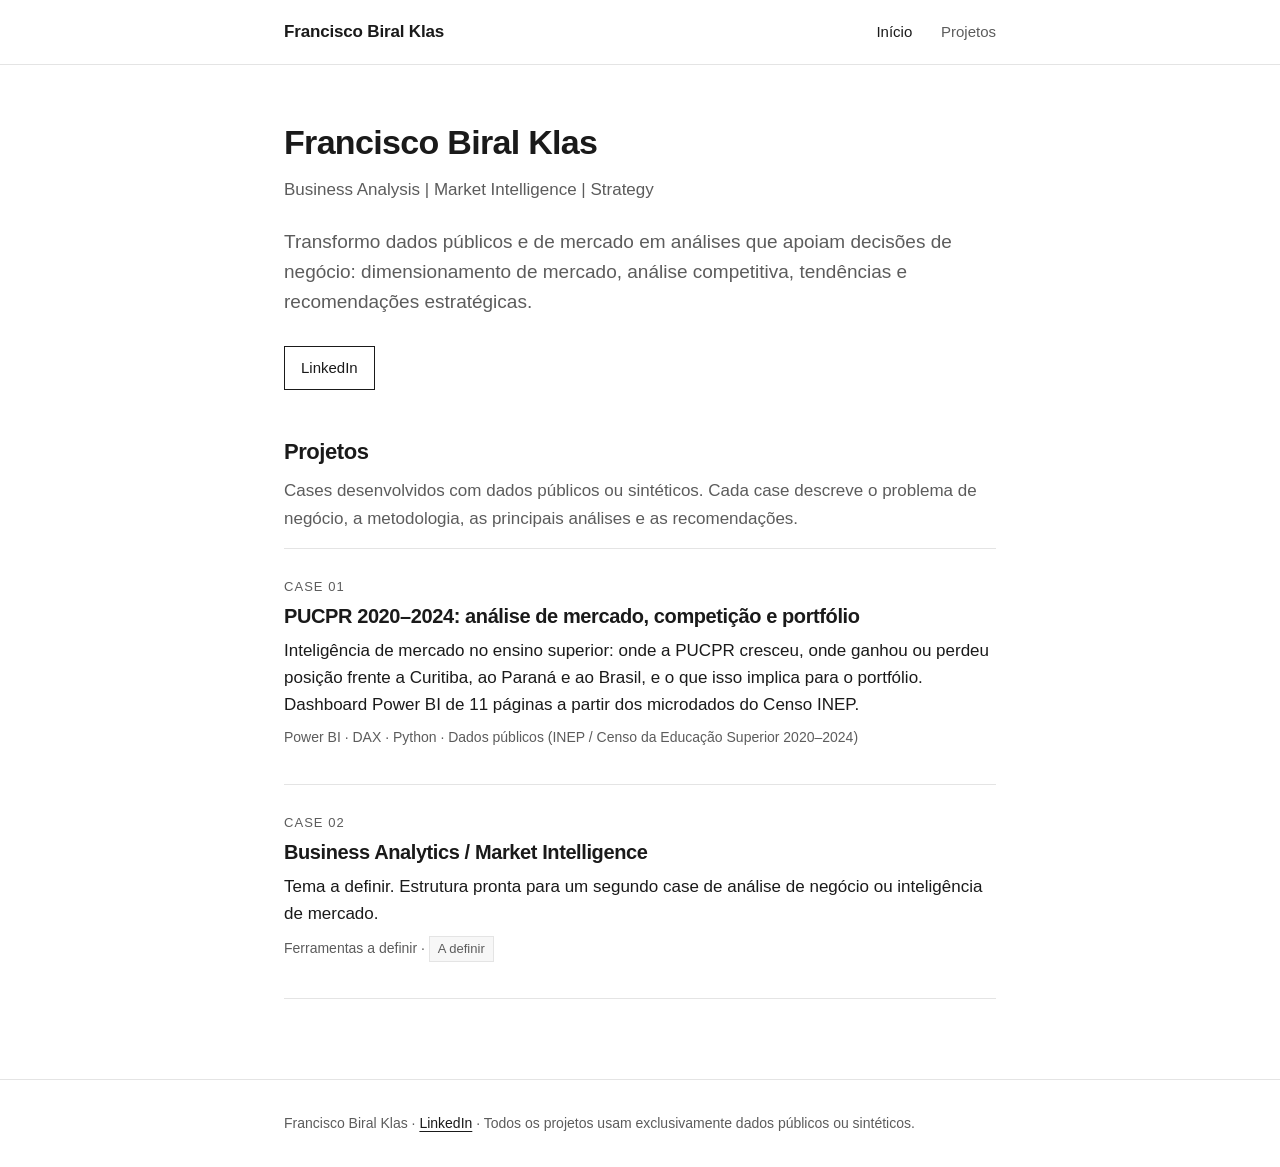
==== index.html @ dc58cb51 "Add files via upload" ====
<!DOCTYPE html>
<html lang="pt-BR">
<head>
  <meta charset="utf-8">
  <meta name="viewport" content="width=device-width, initial-scale=1">
  <title>Francisco Biral Klas — Business Analysis | Market Intelligence | Strategy</title>
  <meta name="description" content="Portfólio de projetos de Business Intelligence e Market Intelligence de Francisco Biral Klas.">
  <link rel="stylesheet" href="assets/style.css">
</head>
<body>

<header class="site">
  <div class="container">
    <a class="brand" href="index.html">Francisco Biral Klas</a>
    <nav>
      <a href="index.html" aria-current="page">Início</a>
      <a href="projetos.html">Projetos</a>
    </nav>
  </div>
</header>

<main>
  <div class="container">

    <h1>Francisco Biral Klas</h1>
    <p class="subtitle">Business Analysis&nbsp;|&nbsp;Market Intelligence&nbsp;|&nbsp;Strategy</p>

    <!-- EDITAR: apresentação curta (2–3 frases) -->
    <p class="lead">
      Transformo dados públicos e de mercado em análises que apoiam decisões de negócio:
      dimensionamento de mercado, análise competitiva, tendências e recomendações estratégicas.
    </p>

    <!-- EDITAR: links -->
    <div class="links">
      <a class="btn" href="https://www.linkedin.com/in/francisco-klas/" target="_blank" rel="noopener">LinkedIn</a>
    </div>

    <h2>Projetos</h2>
    <p class="muted">
      Cases desenvolvidos com dados públicos ou sintéticos. Cada case descreve o problema de negócio,
      a metodologia, as principais análises e as recomendações.
    </p>

    <ul class="project-list">

      <li>
        <span class="tag">Case 01</span>
        <h3><a href="projetos/case-01-ensino-superior.html">PUCPR 2020–2024: análise de mercado, competição e portfólio</a></h3>
        <p>Inteligência de mercado no ensino superior: onde a PUCPR cresceu, onde ganhou ou perdeu posição frente a Curitiba, ao Paraná e ao Brasil, e o que isso implica para o portfólio. Dashboard Power BI de 11 páginas a partir dos microdados do Censo INEP.</p>
        <p class="meta">Power BI · DAX · Python · Dados públicos (INEP / Censo da Educação Superior 2020–2024)</p>
      </li>

      <li>
        <span class="tag">Case 02</span>
        <h3><a href="projetos/case-02-market-intelligence.html">Business Analytics / Market Intelligence</a></h3>
        <p>Tema a definir. Estrutura pronta para um segundo case de análise de negócio ou inteligência de mercado.</p>
        <p class="meta">Ferramentas a definir · <span class="status">A definir</span></p>
      </li>

    </ul>

  </div>
</main>

<footer class="site">
  <div class="container">
    Francisco Biral Klas · <a href="https://www.linkedin.com/in/francisco-klas/" target="_blank" rel="noopener">LinkedIn</a>
    · Todos os projetos usam exclusivamente dados públicos ou sintéticos.
  </div>
</footer>

</body>
</html>
---- assets/style.css ----
/* ============================================================
   Portfolio — Francisco Biral Klas
   Único arquivo de estilo. Cores e medidas ficam nas variáveis.
   ============================================================ */

:root {
  --text: #1a1a1a;
  --muted: #5c5c5c;
  --line: #e4e4e4;
  --bg: #ffffff;
  --bg-soft: #f7f7f7;
  --link: #1a1a1a;
  --accent: #1f4e79;          /* azul sóbrio, usado só em links/hover */
  --max: 760px;               /* largura da coluna de leitura */
  --font: -apple-system, BlinkMacSystemFont, "Segoe UI", Roboto, "Helvetica Neue", Arial, sans-serif;
}

* { box-sizing: border-box; }

html { -webkit-text-size-adjust: 100%; }

body {
  margin: 0;
  font-family: var(--font);
  font-size: 17px;
  line-height: 1.6;
  color: var(--text);
  background: var(--bg);
}

/* ---------- Layout ---------- */

.container {
  max-width: var(--max);
  margin: 0 auto;
  padding: 0 24px;
}

header.site {
  border-bottom: 1px solid var(--line);
}

header.site .container {
  display: flex;
  justify-content: space-between;
  align-items: center;
  height: 64px;
}

header.site .brand {
  font-weight: 600;
  text-decoration: none;
  color: var(--text);
  letter-spacing: -0.01em;
}

header.site nav a {
  margin-left: 24px;
  text-decoration: none;
  color: var(--muted);
  font-size: 15px;
}

header.site nav a:hover,
header.site nav a[aria-current="page"] { color: var(--text); }

main { padding: 56px 0 80px; }

footer.site {
  border-top: 1px solid var(--line);
  padding: 32px 0;
  font-size: 14px;
  color: var(--muted);
}

/* ---------- Tipografia ---------- */

h1, h2, h3 {
  line-height: 1.25;
  letter-spacing: -0.02em;
  font-weight: 600;
  margin: 0 0 12px;
}

h1 { font-size: 34px; }
h2 { font-size: 22px; margin-top: 48px; }
h3 { font-size: 18px; margin-top: 28px; }

p { margin: 0 0 16px; }

a { color: var(--link); text-decoration: underline; text-underline-offset: 3px; }
a:hover { color: var(--accent); }

ul, ol { padding-left: 22px; margin: 0 0 16px; }
li { margin-bottom: 6px; }

.lead { font-size: 19px; color: var(--muted); margin-bottom: 28px; }

.subtitle {
  color: var(--muted);
  font-size: 17px;
  margin: 4px 0 24px;
}

.muted { color: var(--muted); }
.small { font-size: 14px; }

hr { border: 0; border-top: 1px solid var(--line); margin: 48px 0; }

/* ---------- Links de ação (não são "botões de startup") ---------- */

.links { display: flex; flex-wrap: wrap; gap: 12px 24px; margin-bottom: 16px; }

.btn {
  display: inline-block;
  padding: 9px 16px;
  border: 1px solid var(--text);
  color: var(--text);
  text-decoration: none;
  font-size: 15px;
  background: var(--bg);
}
.btn:hover { background: var(--text); color: var(--bg); }

/* ---------- Lista de projetos (cards discretos) ---------- */

.project-list { list-style: none; padding: 0; margin: 0; }

.project-list li {
  border-top: 1px solid var(--line);
  padding: 28px 0;
  margin: 0;
}
.project-list li:last-child { border-bottom: 1px solid var(--line); }

.project-list .tag {
  display: block;
  font-size: 13px;
  text-transform: uppercase;
  letter-spacing: 0.08em;
  color: var(--muted);
  margin-bottom: 6px;
}

.project-list h3 { margin: 0 0 8px; font-size: 20px; }
.project-list h3 a { text-decoration: none; }
.project-list h3 a:hover { text-decoration: underline; }

.project-list p { margin-bottom: 8px; }

.project-list .meta { font-size: 14px; color: var(--muted); }

/* ---------- Página de case ---------- */

.case-header { margin-bottom: 8px; }

.case-meta {
  display: grid;
  grid-template-columns: 160px 1fr;
  gap: 8px 16px;
  font-size: 15px;
  padding: 20px 0;
  border-top: 1px solid var(--line);
  border-bottom: 1px solid var(--line);
  margin: 24px 0 8px;
}
.case-meta dt { color: var(--muted); }
.case-meta dd { margin: 0; }

.status {
  display: inline-block;
  font-size: 13px;
  padding: 2px 8px;
  border: 1px solid var(--line);
  background: var(--bg-soft);
  color: var(--muted);
  vertical-align: middle;
}

/* screenshots */
figure { margin: 24px 0; }
figure img {
  display: block;
  width: 100%;
  height: auto;
  border: 1px solid var(--line);
}
figcaption { font-size: 14px; color: var(--muted); margin-top: 8px; }

/* figura mais larga que a coluna de texto (screenshots de dashboard) */
figure.wide {
  width: min(1100px, calc(100vw - 48px));
  margin-left: 50%;
  transform: translateX(-50%);
}
figure.wide figcaption { max-width: var(--max); margin-left: auto; margin-right: auto; }
figure a { display: block; }

/* placeholder enquanto não há imagem */
.placeholder-img {
  border: 1px dashed #c8c8c8;
  background: var(--bg-soft);
  color: var(--muted);
  font-size: 14px;
  padding: 72px 16px;
  text-align: center;
}

/* Power BI */
.powerbi {
  margin: 24px 0;
}
.powerbi .frame {
  position: relative;
  width: 100%;
  /* 16:9 + barra inferior do Power BI */
  padding-top: 62.5%;
  border: 1px solid var(--line);
  background: var(--bg-soft);
}
.powerbi iframe {
  position: absolute;
  inset: 0;
  width: 100%;
  height: 100%;
  border: 0;
}
.powerbi .note { font-size: 14px; color: var(--muted); margin-top: 8px; }

/* tabela simples (fontes de dados, ferramentas) */
table {
  width: 100%;
  border-collapse: collapse;
  font-size: 15px;
  margin: 0 0 16px;
}
th, td {
  text-align: left;
  padding: 8px 8px 8px 0;
  border-bottom: 1px solid var(--line);
  vertical-align: top;
}
th { font-weight: 600; color: var(--muted); font-size: 14px; }

/* navegação entre cases */
.case-nav {
  display: flex;
  justify-content: space-between;
  margin-top: 56px;
  padding-top: 24px;
  border-top: 1px solid var(--line);
  font-size: 15px;
}

/* ---------- Responsivo ---------- */

@media (max-width: 640px) {
  body { font-size: 16px; }
  h1 { font-size: 28px; }
  h2 { font-size: 20px; }
  main { padding: 36px 0 60px; }
  header.site nav a { margin-left: 16px; }
  .case-meta { grid-template-columns: 1fr; gap: 2px 0; }
  .case-meta dt { margin-top: 10px; }
  .case-meta dt:first-child { margin-top: 0; }
}

/* ---------- Impressão (recrutador pode salvar em PDF) ---------- */

@media print {
  header.site nav, footer.site, .case-nav, .powerbi { display: none; }
  body { font-size: 12pt; }
  a { text-decoration: none; color: var(--text); }
}
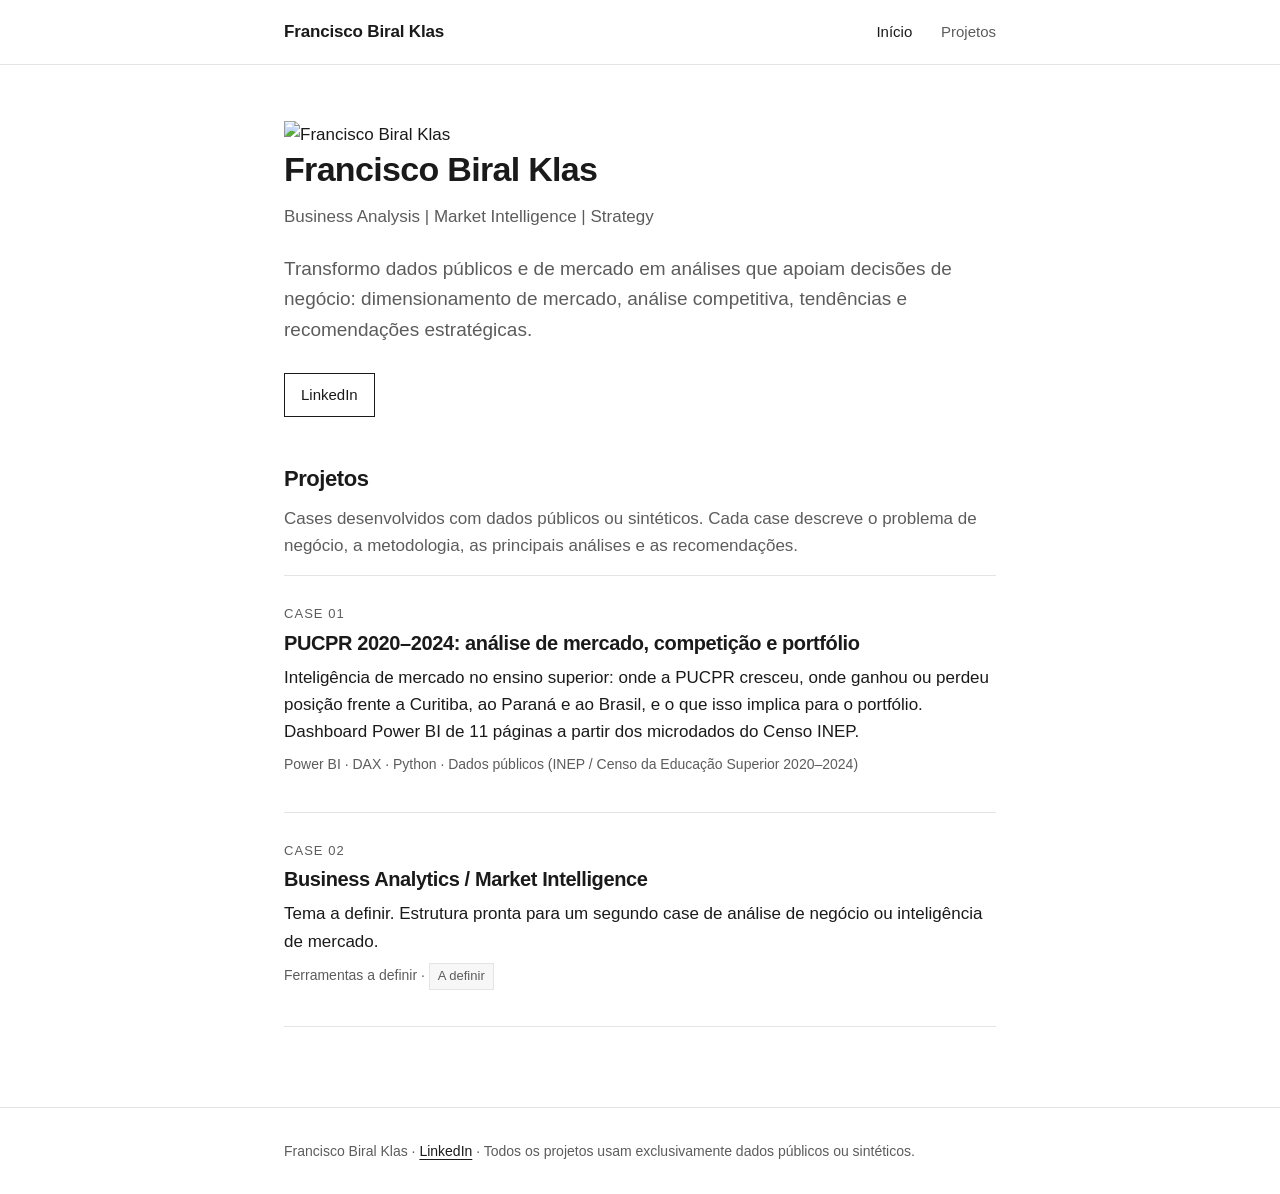
==== commit 87e0c545: "Add files via upload" ====
--- a/index.html
+++ b/index.html
@@ -21,6 +21,9 @@
 
 <main>
   <div class="container">
+
+    <img class="avatar" src="assets/img/francisco-klas.png" alt="Francisco Biral Klas"
+         width="320" height="320">
 
     <h1>Francisco Biral Klas</h1>
     <p class="subtitle">Business Analysis&nbsp;|&nbsp;Market Intelligence&nbsp;|&nbsp;Strategy</p>
--- a/assets/style.css
+++ b/assets/style.css
@@ -187,13 +187,6 @@
 }
 figcaption { font-size: 14px; color: var(--muted); margin-top: 8px; }
 
-/* figura mais larga que a coluna de texto (screenshots de dashboard) */
-figure.wide {
-  width: min(1100px, calc(100vw - 48px));
-  margin-left: 50%;
-  transform: translateX(-50%);
-}
-figure.wide figcaption { max-width: var(--max); margin-left: auto; margin-right: auto; }
 figure a { display: block; }
 
 /* placeholder enquanto não há imagem */
@@ -213,10 +206,11 @@
 .powerbi .frame {
   position: relative;
   width: 100%;
-  /* 16:9 + barra inferior do Power BI */
-  padding-top: 62.5%;
+  /* canvas 16:9 (56,25%) + 56 px da barra inferior do Power BI.
+     Precisa ser exato: qualquer folga vira tarja cinza do visualizador. */
+  padding-top: calc(56.25% + 56px);
   border: 1px solid var(--line);
-  background: var(--bg-soft);
+  background: var(--bg);
 }
 .powerbi iframe {
   position: absolute;
@@ -265,6 +259,34 @@
   .case-meta dt:first-child { margin-top: 0; }
 }
 
+/* ---------- Blocos largos (dashboard e screenshots) ----------
+   Sangram para fora da coluna de texto sem usar 100vw (que inclui a barra de
+   rolagem e provoca deslocamento quando ela aparece). Precisa vir DEPOIS de
+   .powerbi para sobrescrever a margem daquele bloco. */
+
+.wide {
+  --bleed: 170px;
+  width: calc(100% + 2 * var(--bleed));
+  margin-left: calc(-1 * var(--bleed));
+  margin-right: calc(-1 * var(--bleed));
+  max-width: none;
+}
+
+.wide figcaption,
+.wide .note {
+  max-width: calc(var(--max) - 48px);
+  margin-left: auto;
+  margin-right: auto;
+}
+
+/* sem espaço para sangrar: volta à largura da coluna */
+@media (max-width: 1120px) {
+  .wide {
+    --bleed: 0px;
+    width: 100%;
+  }
+}
+
 /* ---------- Impressão (recrutador pode salvar em PDF) ---------- */
 
 @media print {
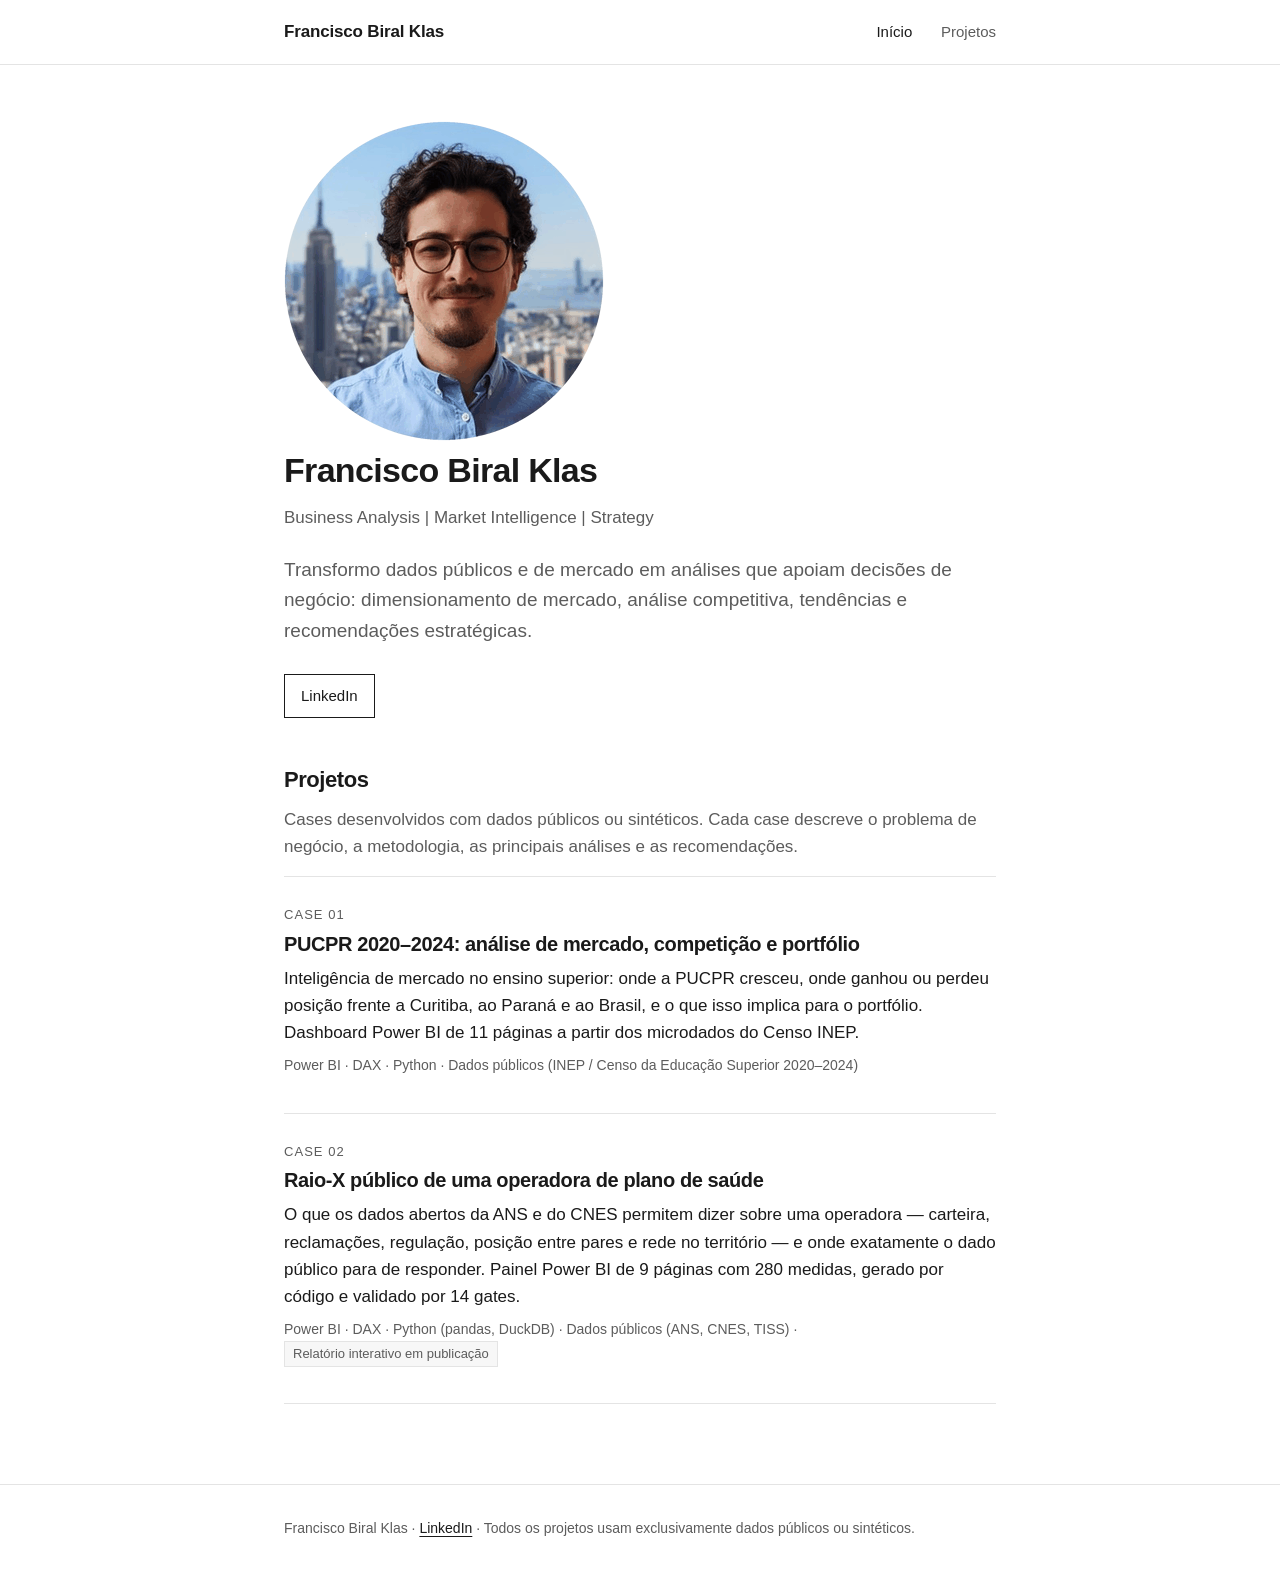
==== commit c5779a3a: "Case 02: Raio-X público de uma operadora de plano de saúde (ANS/CNES) Nova página projetos/case-02-r" ====
--- a/index.html
+++ b/index.html
@@ -56,9 +56,9 @@
 
       <li>
         <span class="tag">Case 02</span>
-        <h3><a href="projetos/case-02-market-intelligence.html">Business Analytics / Market Intelligence</a></h3>
-        <p>Tema a definir. Estrutura pronta para um segundo case de análise de negócio ou inteligência de mercado.</p>
-        <p class="meta">Ferramentas a definir · <span class="status">A definir</span></p>
+        <h3><a href="projetos/case-02-raio-x-operadora-saude.html">Raio-X público de uma operadora de plano de saúde</a></h3>
+        <p>O que os dados abertos da ANS e do CNES permitem dizer sobre uma operadora — carteira, reclamações, regulação, posição entre pares e rede no território — e onde exatamente o dado público para de responder. Painel Power BI de 9 páginas com 280 medidas, gerado por código e validado por 14 gates.</p>
+        <p class="meta">Power BI · DAX · Python (pandas, DuckDB) · Dados públicos (ANS, CNES, TISS) · <span class="status">Relatório interativo em publicação</span></p>
       </li>
 
     </ul>
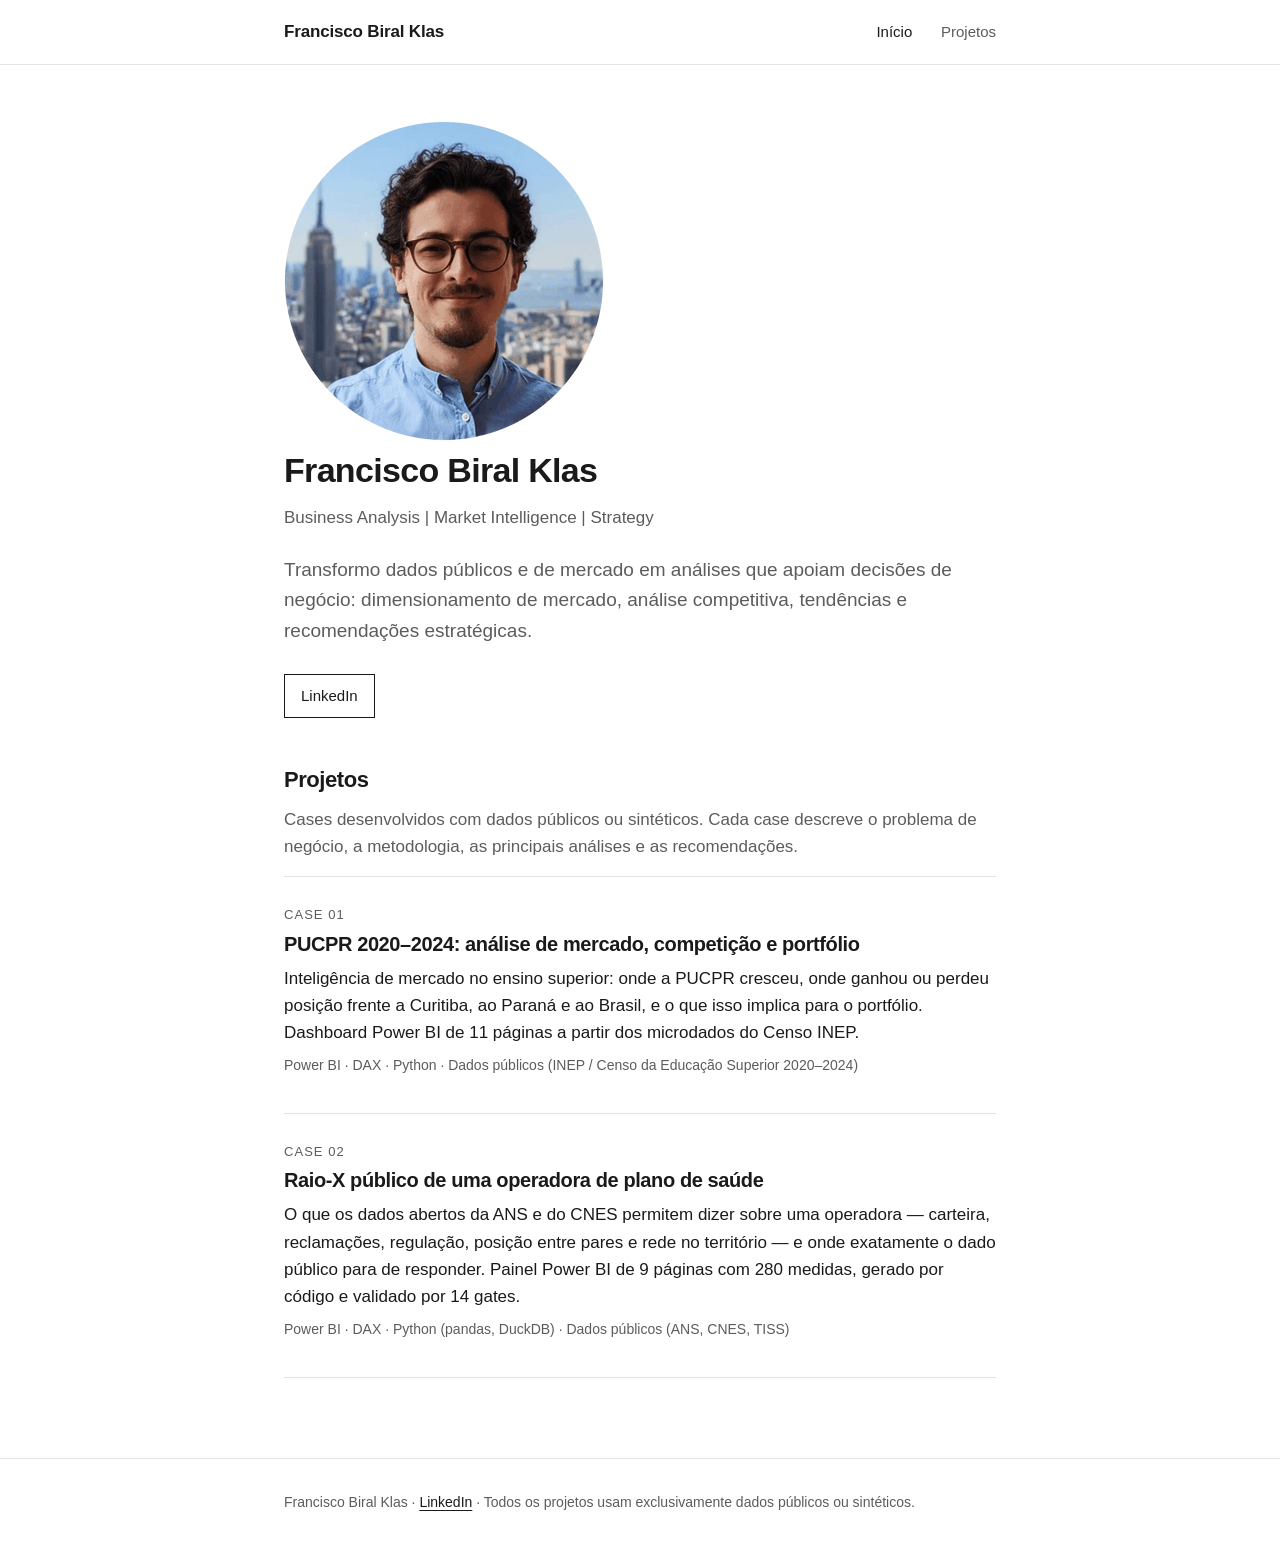
==== commit 0004dbf6: "Case 02: ativa o relatório interativo (Publish to web) e remove o selo 'em publicação' Co-Authored-B" ====
--- a/index.html
+++ b/index.html
@@ -58,7 +58,7 @@
         <span class="tag">Case 02</span>
         <h3><a href="projetos/case-02-raio-x-operadora-saude.html">Raio-X público de uma operadora de plano de saúde</a></h3>
         <p>O que os dados abertos da ANS e do CNES permitem dizer sobre uma operadora — carteira, reclamações, regulação, posição entre pares e rede no território — e onde exatamente o dado público para de responder. Painel Power BI de 9 páginas com 280 medidas, gerado por código e validado por 14 gates.</p>
-        <p class="meta">Power BI · DAX · Python (pandas, DuckDB) · Dados públicos (ANS, CNES, TISS) · <span class="status">Relatório interativo em publicação</span></p>
+        <p class="meta">Power BI · DAX · Python (pandas, DuckDB) · Dados públicos (ANS, CNES, TISS)</p>
       </li>
 
     </ul>
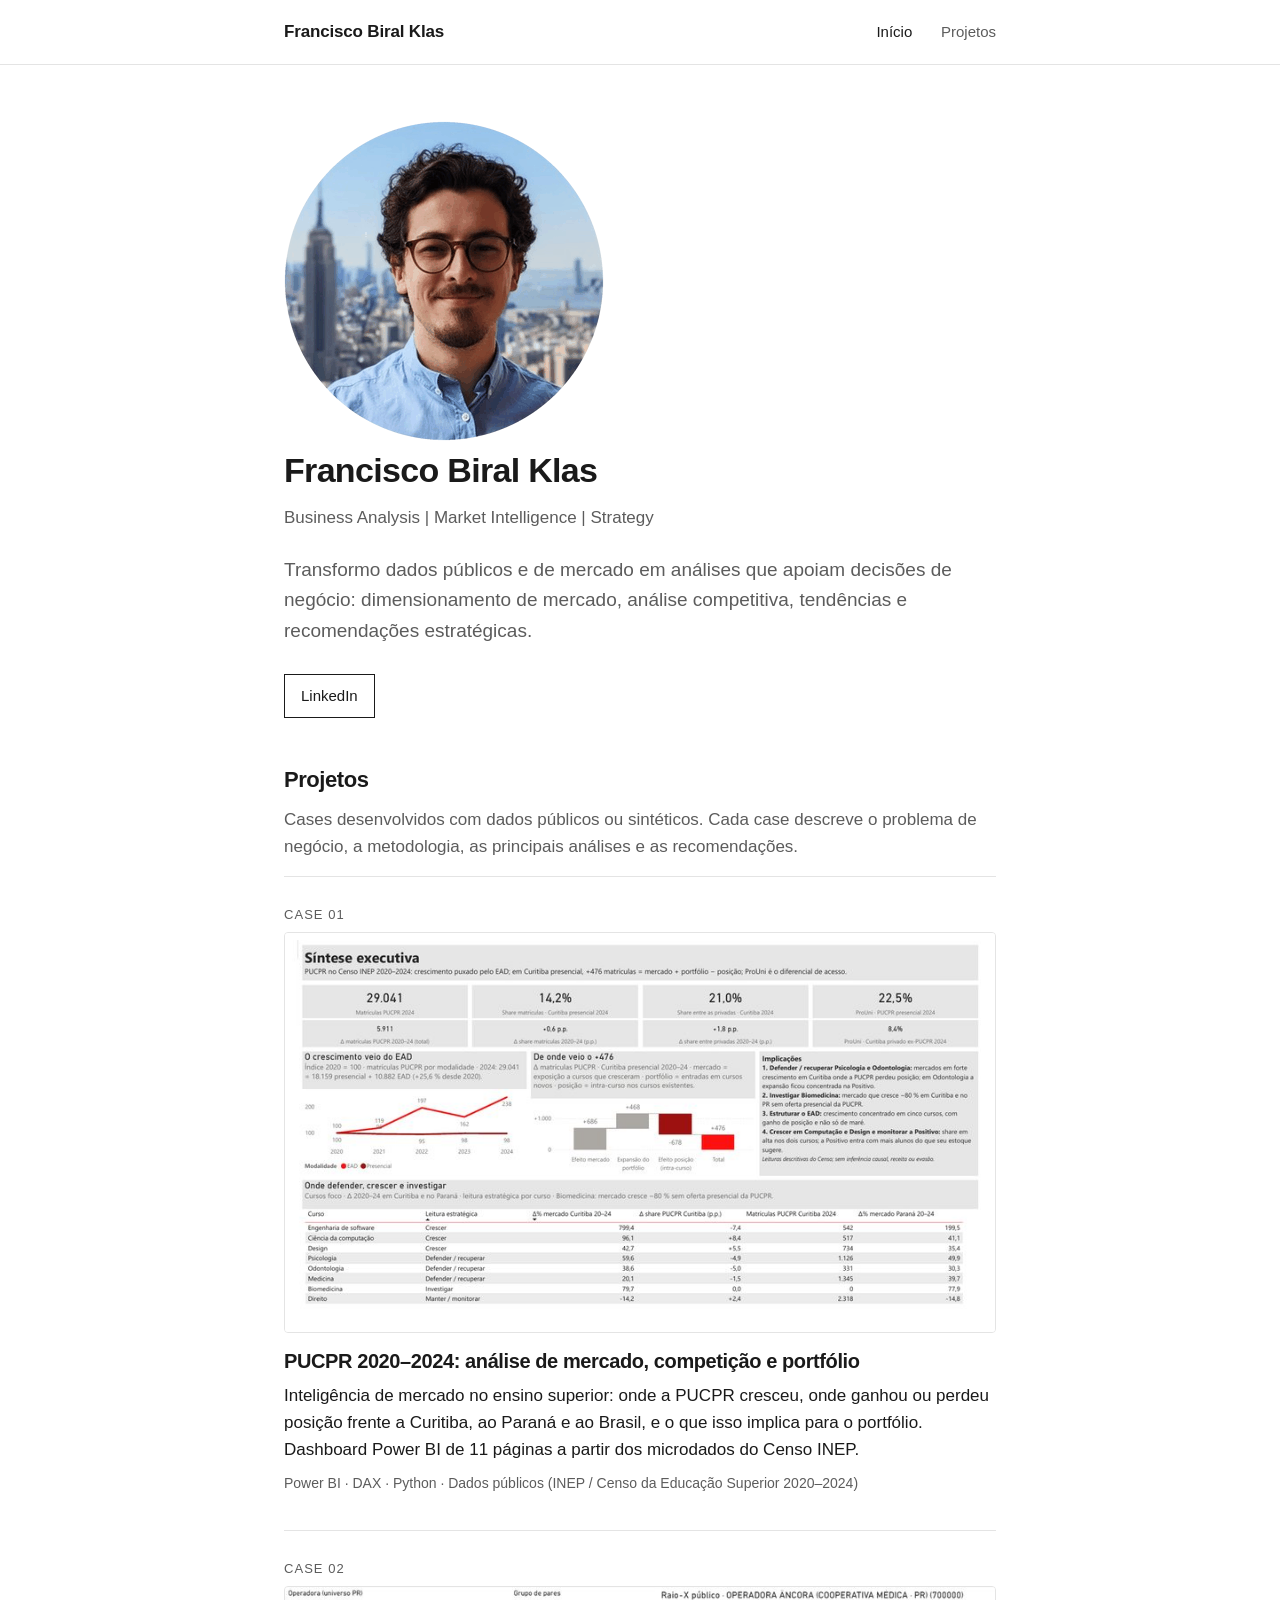
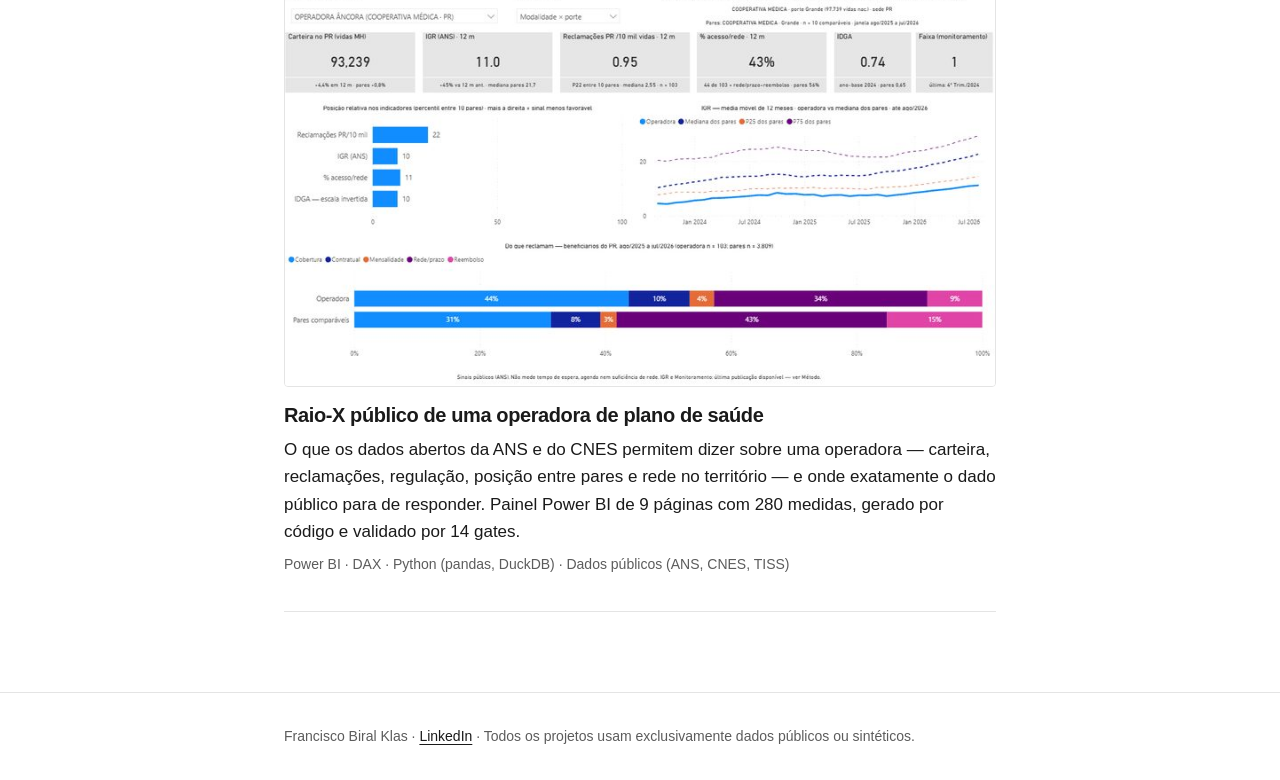
==== commit 475294d9: "Home e Projetos: thumbnail por case (16:9) + print da síntese do Case 02 Co-Authored-By: Claude Fabl" ====
--- a/index.html
+++ b/index.html
@@ -49,6 +49,7 @@
 
       <li>
         <span class="tag">Case 01</span>
+        <a class="thumb" href="projetos/case-01-ensino-superior.html"><img src="assets/img/case-01/thumb.jpg" alt="Case 01 — página de síntese executiva do dashboard PUCPR 2020–2024" width="800" height="450" loading="lazy"></a>
         <h3><a href="projetos/case-01-ensino-superior.html">PUCPR 2020–2024: análise de mercado, competição e portfólio</a></h3>
         <p>Inteligência de mercado no ensino superior: onde a PUCPR cresceu, onde ganhou ou perdeu posição frente a Curitiba, ao Paraná e ao Brasil, e o que isso implica para o portfólio. Dashboard Power BI de 11 páginas a partir dos microdados do Censo INEP.</p>
         <p class="meta">Power BI · DAX · Python · Dados públicos (INEP / Censo da Educação Superior 2020–2024)</p>
@@ -56,6 +57,7 @@
 
       <li>
         <span class="tag">Case 02</span>
+        <a class="thumb" href="projetos/case-02-raio-x-operadora-saude.html"><img src="assets/img/case-02/thumb.jpg" alt="Case 02 — página de síntese do Raio-X público da operadora" width="800" height="450" loading="lazy"></a>
         <h3><a href="projetos/case-02-raio-x-operadora-saude.html">Raio-X público de uma operadora de plano de saúde</a></h3>
         <p>O que os dados abertos da ANS e do CNES permitem dizer sobre uma operadora — carteira, reclamações, regulação, posição entre pares e rede no território — e onde exatamente o dado público para de responder. Painel Power BI de 9 páginas com 280 medidas, gerado por código e validado por 14 gates.</p>
         <p class="meta">Power BI · DAX · Python (pandas, DuckDB) · Dados públicos (ANS, CNES, TISS)</p>
--- a/assets/style.css
+++ b/assets/style.css
@@ -150,6 +150,25 @@
 
 .project-list .meta { font-size: 14px; color: var(--muted); }
 
+/* thumbnail do projeto (home e lista de projetos) */
+.project-list .thumb {
+  display: block;
+  margin: 0 0 16px;
+  border: 1px solid var(--line);
+  border-radius: 4px;
+  overflow: hidden;
+  background: var(--bg-soft);
+}
+.project-list .thumb img {
+  display: block;
+  width: 100%;
+  height: auto;
+  aspect-ratio: 16 / 9;
+  object-fit: cover;
+}
+.project-list .thumb:hover img { opacity: 0.92; }
+
+
 /* ---------- Página de case ---------- */
 
 .case-header { margin-bottom: 8px; }
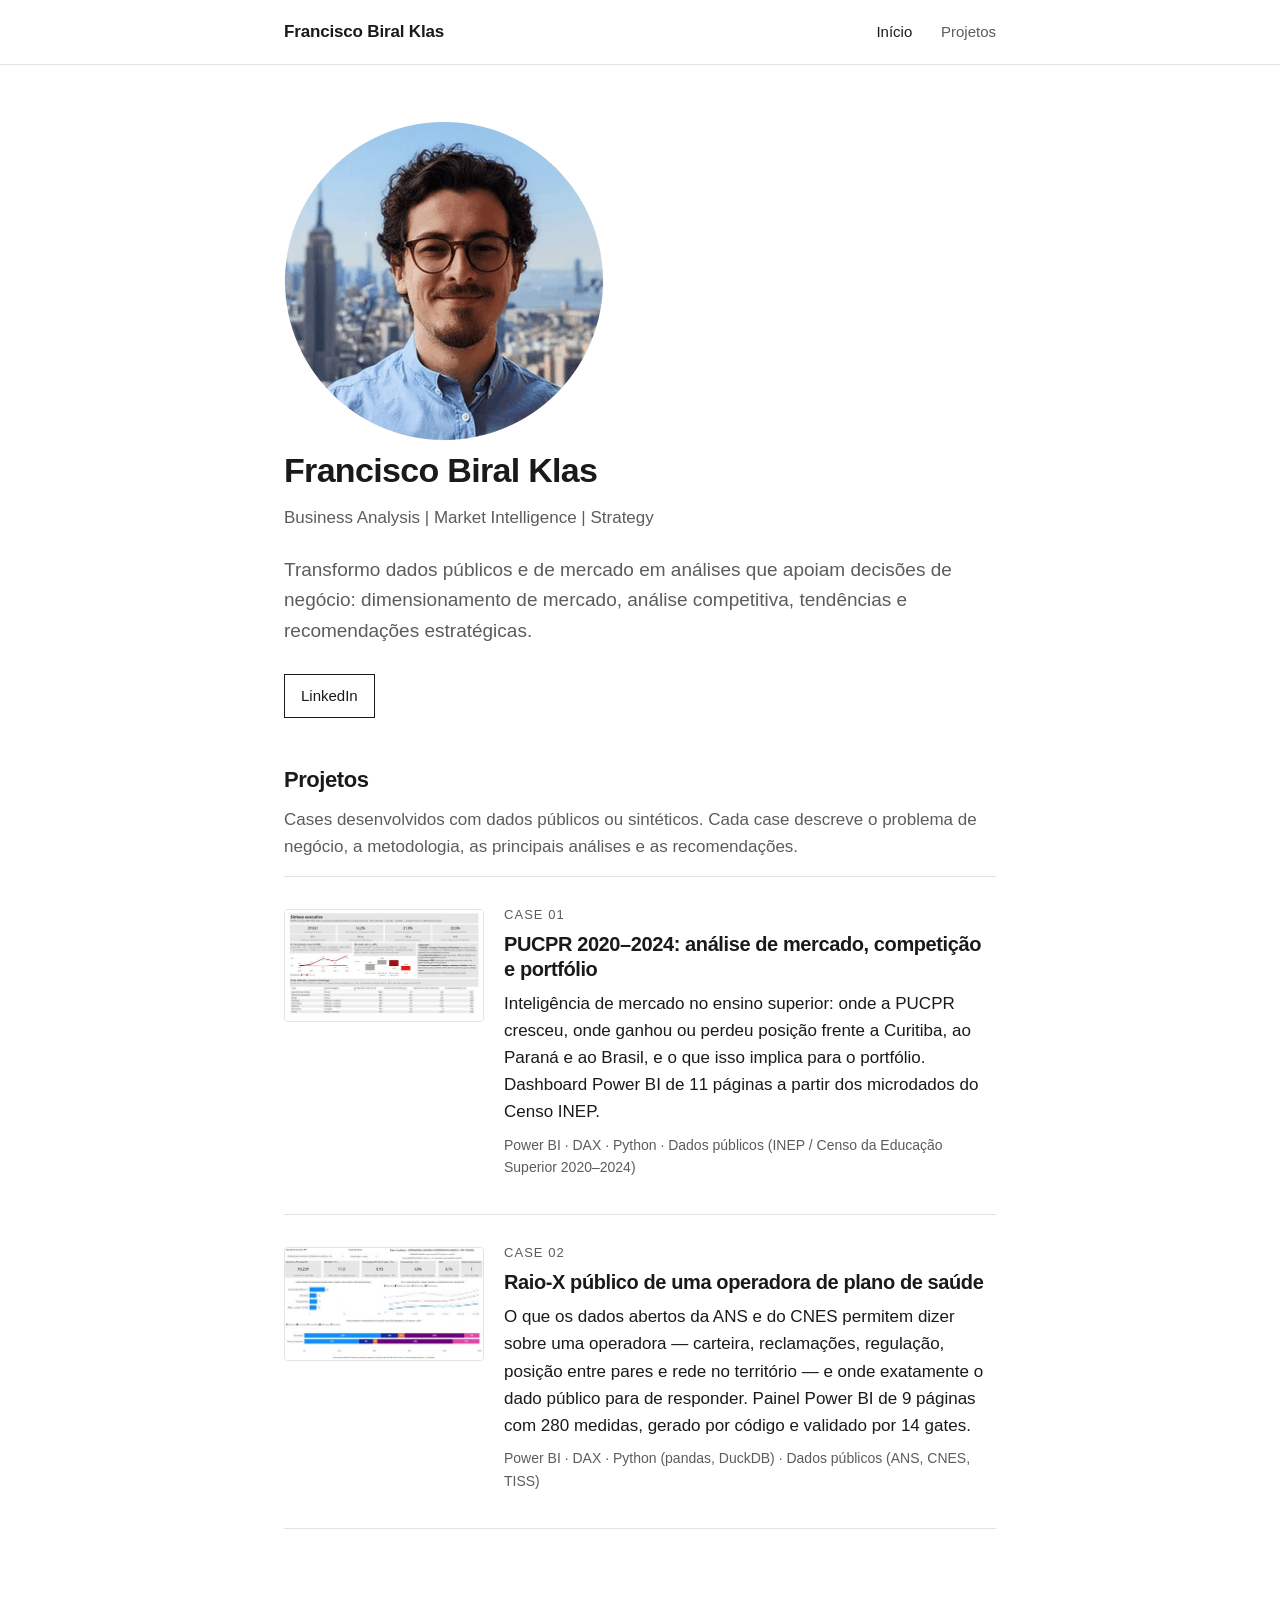
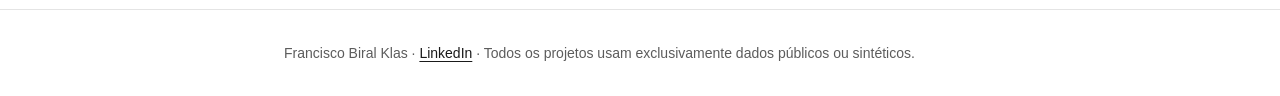
==== commit a5ba9af2: "Cards de projeto: thumbnail menor (200 px) à esquerda do título Co-Authored-By: Claude Fable 5.1 <no" ====
--- a/index.html
+++ b/index.html
@@ -48,19 +48,23 @@
     <ul class="project-list">
 
       <li>
-        <span class="tag">Case 01</span>
-        <a class="thumb" href="projetos/case-01-ensino-superior.html"><img src="assets/img/case-01/thumb.jpg" alt="Case 01 — página de síntese executiva do dashboard PUCPR 2020–2024" width="800" height="450" loading="lazy"></a>
-        <h3><a href="projetos/case-01-ensino-superior.html">PUCPR 2020–2024: análise de mercado, competição e portfólio</a></h3>
-        <p>Inteligência de mercado no ensino superior: onde a PUCPR cresceu, onde ganhou ou perdeu posição frente a Curitiba, ao Paraná e ao Brasil, e o que isso implica para o portfólio. Dashboard Power BI de 11 páginas a partir dos microdados do Censo INEP.</p>
-        <p class="meta">Power BI · DAX · Python · Dados públicos (INEP / Censo da Educação Superior 2020–2024)</p>
+        <a class="thumb" href="projetos/case-01-ensino-superior.html"><img src="assets/img/case-01/thumb.jpg" alt="Case 01 — página de síntese executiva do dashboard PUCPR 2020–2024" width="400" height="225" loading="lazy"></a>
+        <div class="body">
+          <span class="tag">Case 01</span>
+          <h3><a href="projetos/case-01-ensino-superior.html">PUCPR 2020–2024: análise de mercado, competição e portfólio</a></h3>
+          <p>Inteligência de mercado no ensino superior: onde a PUCPR cresceu, onde ganhou ou perdeu posição frente a Curitiba, ao Paraná e ao Brasil, e o que isso implica para o portfólio. Dashboard Power BI de 11 páginas a partir dos microdados do Censo INEP.</p>
+          <p class="meta">Power BI · DAX · Python · Dados públicos (INEP / Censo da Educação Superior 2020–2024)</p>
+        </div>
       </li>
 
       <li>
-        <span class="tag">Case 02</span>
-        <a class="thumb" href="projetos/case-02-raio-x-operadora-saude.html"><img src="assets/img/case-02/thumb.jpg" alt="Case 02 — página de síntese do Raio-X público da operadora" width="800" height="450" loading="lazy"></a>
-        <h3><a href="projetos/case-02-raio-x-operadora-saude.html">Raio-X público de uma operadora de plano de saúde</a></h3>
-        <p>O que os dados abertos da ANS e do CNES permitem dizer sobre uma operadora — carteira, reclamações, regulação, posição entre pares e rede no território — e onde exatamente o dado público para de responder. Painel Power BI de 9 páginas com 280 medidas, gerado por código e validado por 14 gates.</p>
-        <p class="meta">Power BI · DAX · Python (pandas, DuckDB) · Dados públicos (ANS, CNES, TISS)</p>
+        <a class="thumb" href="projetos/case-02-raio-x-operadora-saude.html"><img src="assets/img/case-02/thumb.jpg" alt="Case 02 — página de síntese do Raio-X público da operadora" width="400" height="225" loading="lazy"></a>
+        <div class="body">
+          <span class="tag">Case 02</span>
+          <h3><a href="projetos/case-02-raio-x-operadora-saude.html">Raio-X público de uma operadora de plano de saúde</a></h3>
+          <p>O que os dados abertos da ANS e do CNES permitem dizer sobre uma operadora — carteira, reclamações, regulação, posição entre pares e rede no território — e onde exatamente o dado público para de responder. Painel Power BI de 9 páginas com 280 medidas, gerado por código e validado por 14 gates.</p>
+          <p class="meta">Power BI · DAX · Python (pandas, DuckDB) · Dados públicos (ANS, CNES, TISS)</p>
+        </div>
       </li>
 
     </ul>
--- a/assets/style.css
+++ b/assets/style.css
@@ -150,10 +150,12 @@
 
 .project-list .meta { font-size: 14px; color: var(--muted); }
 
-/* thumbnail do projeto (home e lista de projetos) */
+/* thumbnail do projeto (home e lista de projetos): pequena, à esquerda do texto */
+.project-list li { display: flex; gap: 20px; align-items: flex-start; }
 .project-list .thumb {
+  flex: 0 0 200px;
   display: block;
-  margin: 0 0 16px;
+  margin: 4px 0 0;
   border: 1px solid var(--line);
   border-radius: 4px;
   overflow: hidden;
@@ -167,6 +169,11 @@
   object-fit: cover;
 }
 .project-list .thumb:hover img { opacity: 0.92; }
+.project-list .body { flex: 1 1 auto; min-width: 0; }
+@media (max-width: 560px) {
+  .project-list li { flex-direction: column; gap: 12px; }
+  .project-list .thumb { flex-basis: auto; width: 100%; max-width: 280px; }
+}
 
 
 /* ---------- Página de case ---------- */
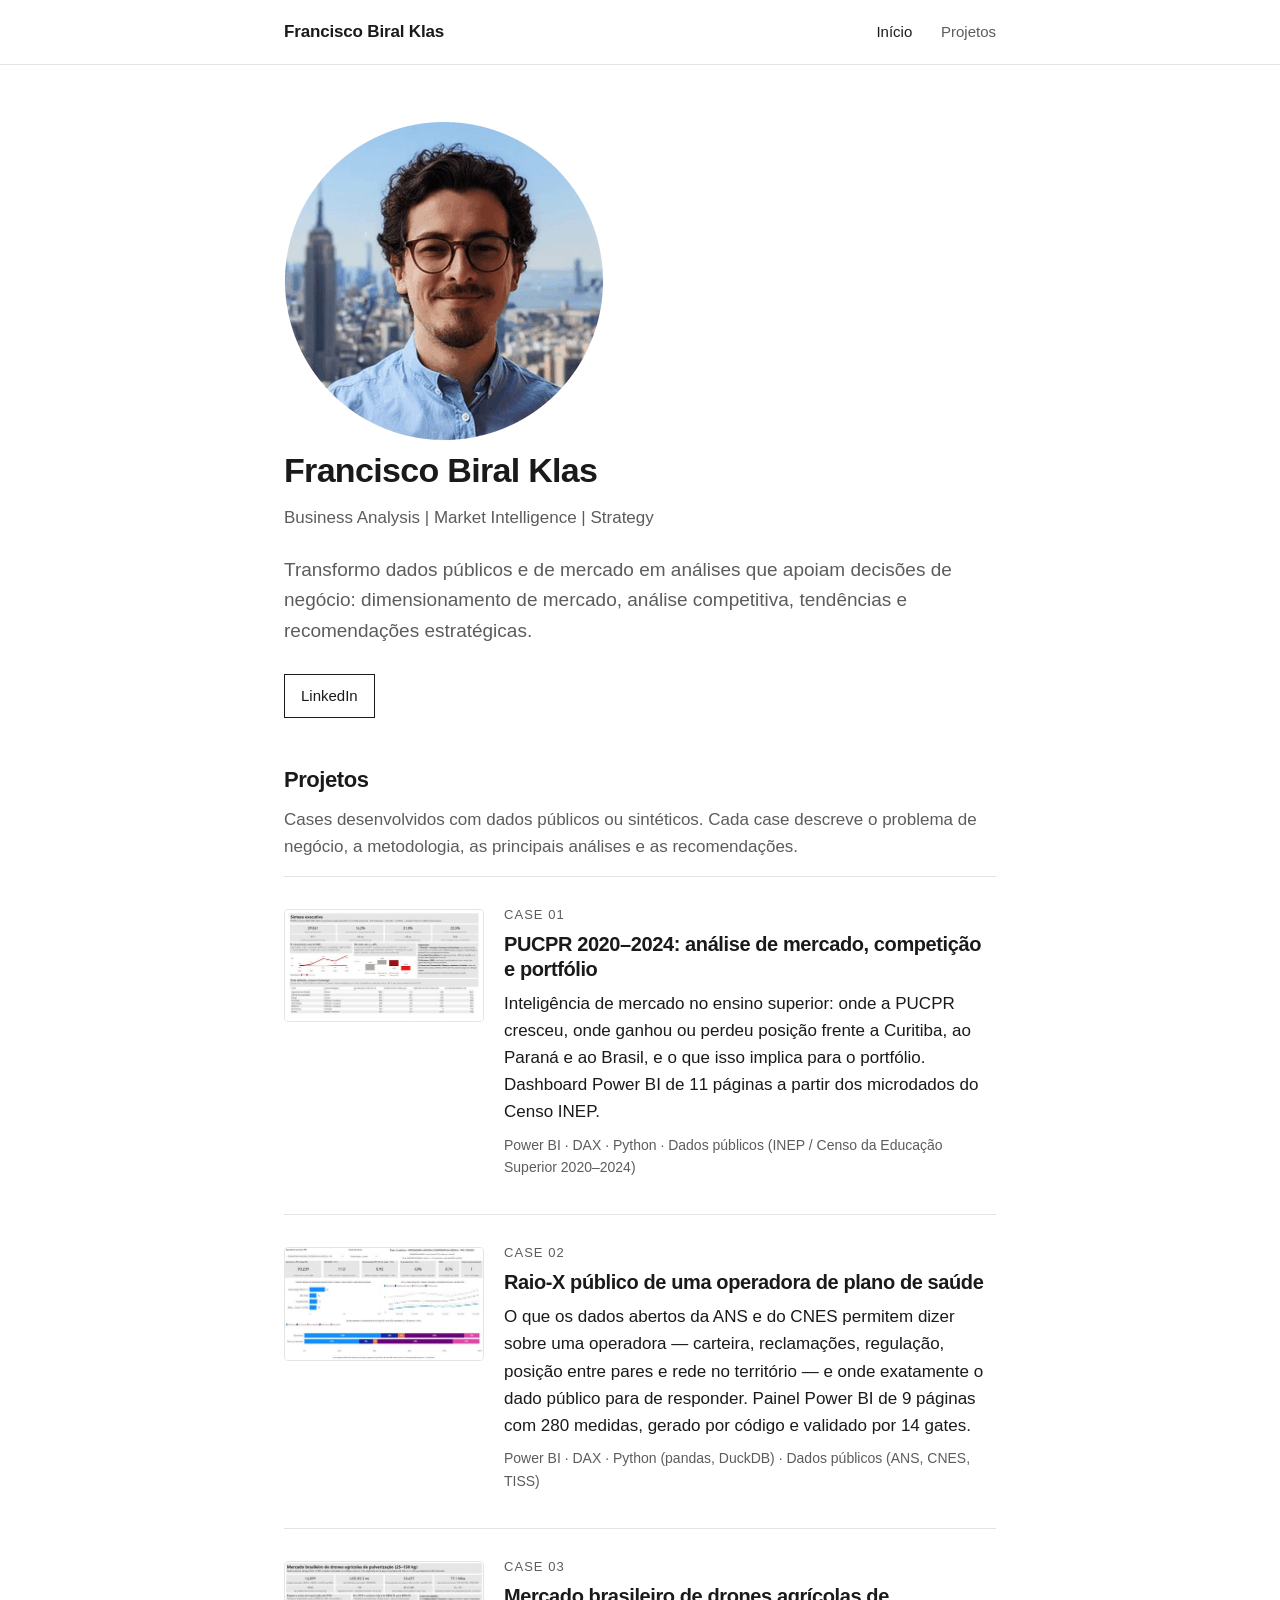
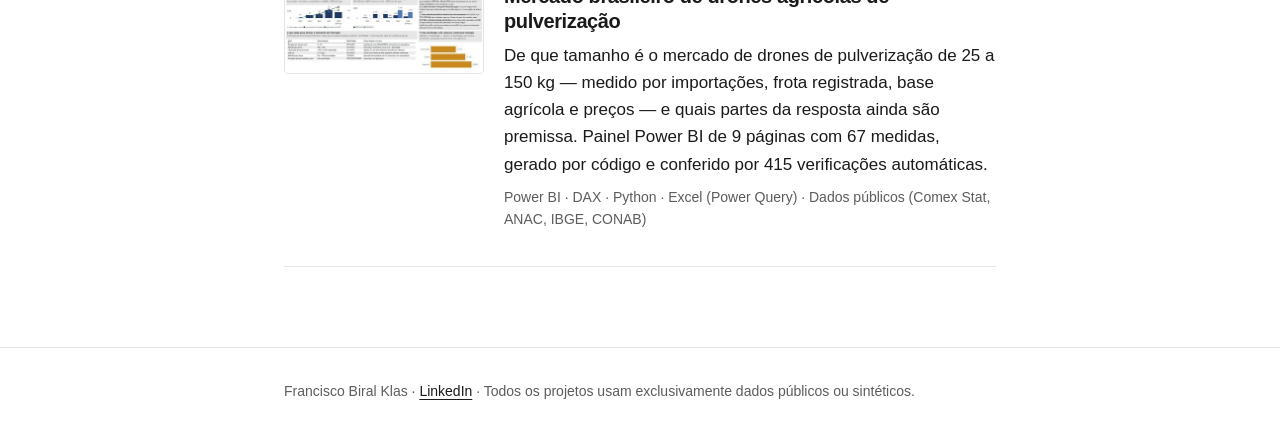
==== commit 50193a0c: "Add files via upload" ====
--- a/index.html
+++ b/index.html
@@ -67,6 +67,16 @@
         </div>
       </li>
 
+      <li>
+        <a class="thumb" href="projetos/case-03-mercado-drones-agricolas.html"><img src="assets/img/case-03/thumb.jpg" alt="Case 03 — página de síntese do painel do mercado de drones agrícolas" width="400" height="225" loading="lazy"></a>
+        <div class="body">
+          <span class="tag">Case 03</span>
+          <h3><a href="projetos/case-03-mercado-drones-agricolas.html">Mercado brasileiro de drones agrícolas de pulverização</a></h3>
+          <p>De que tamanho é o mercado de drones de pulverização de 25 a 150 kg — medido por importações, frota registrada, base agrícola e preços — e quais partes da resposta ainda são premissa. Painel Power BI de 9 páginas com 67 medidas, gerado por código e conferido por 415 verificações automáticas.</p>
+          <p class="meta">Power BI · DAX · Python · Excel (Power Query) · Dados públicos (Comex Stat, ANAC, IBGE, CONAB)</p>
+        </div>
+      </li>
+
     </ul>
 
   </div>
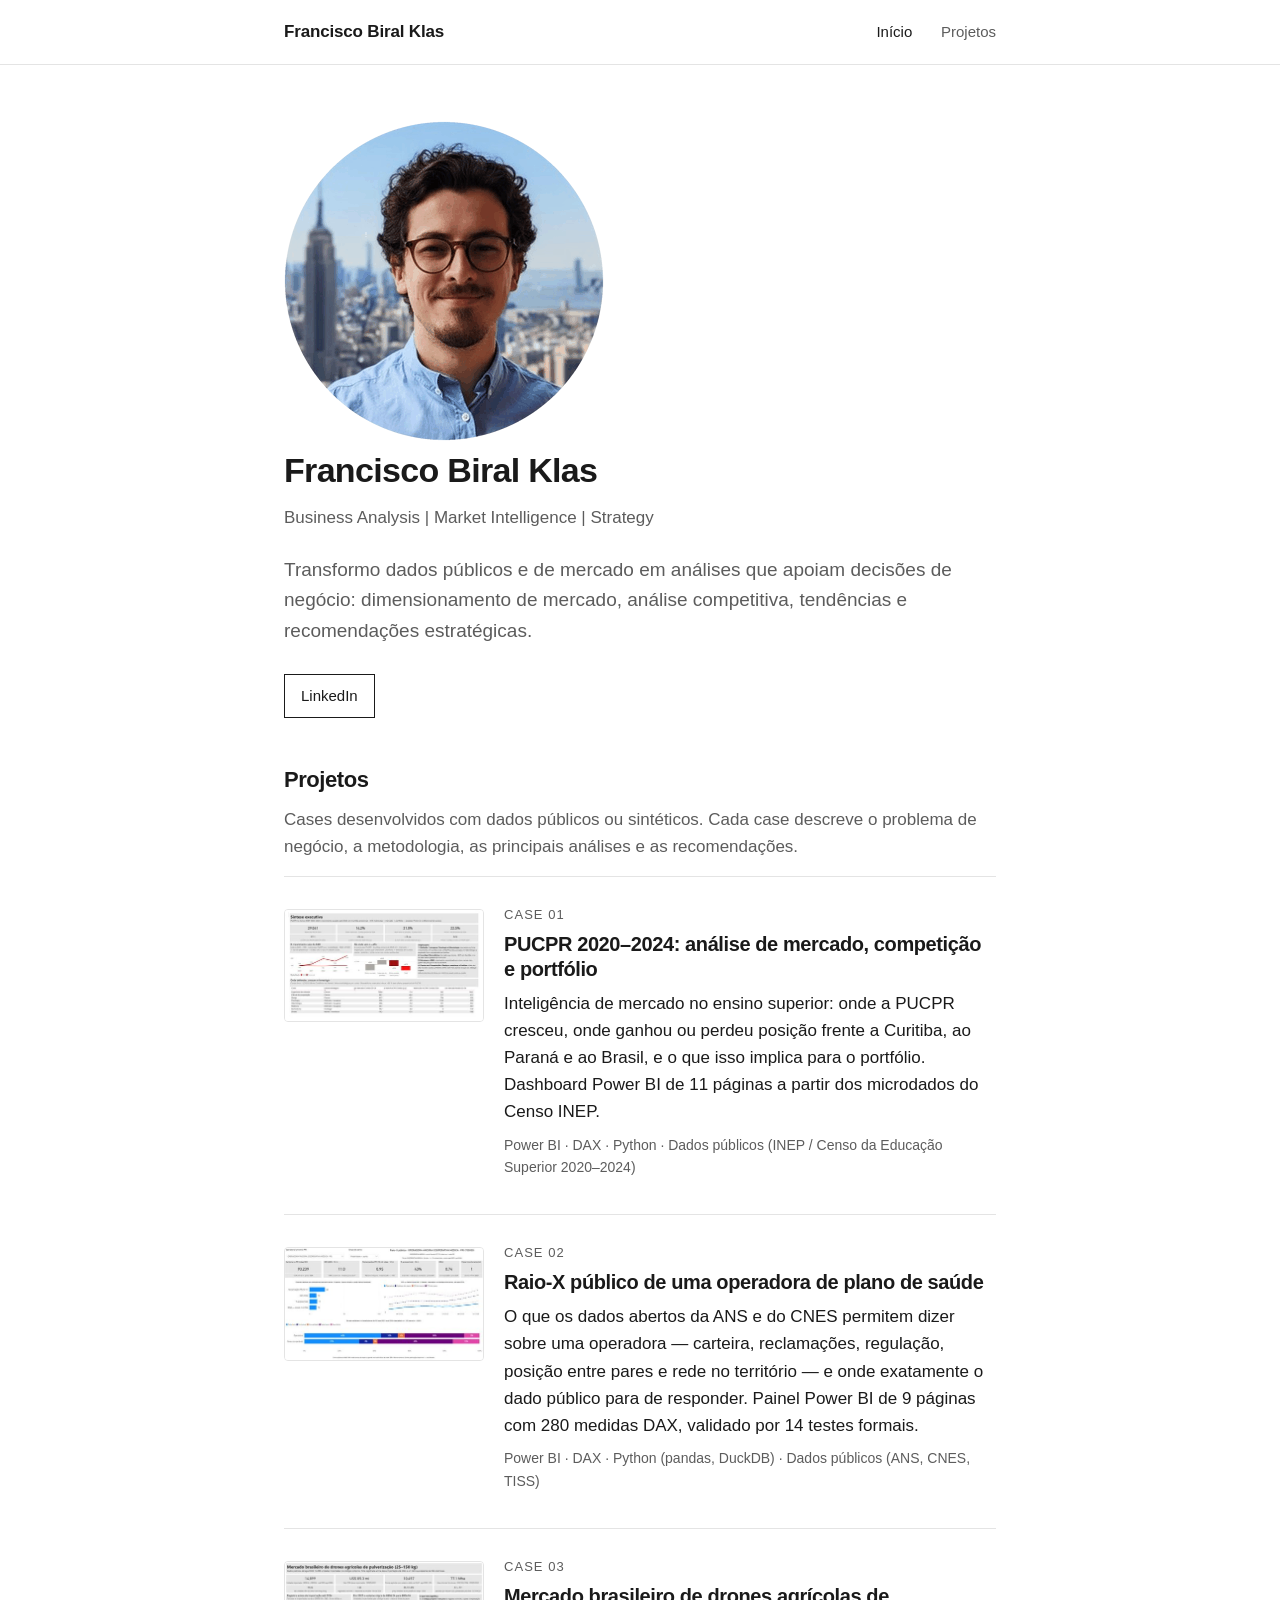
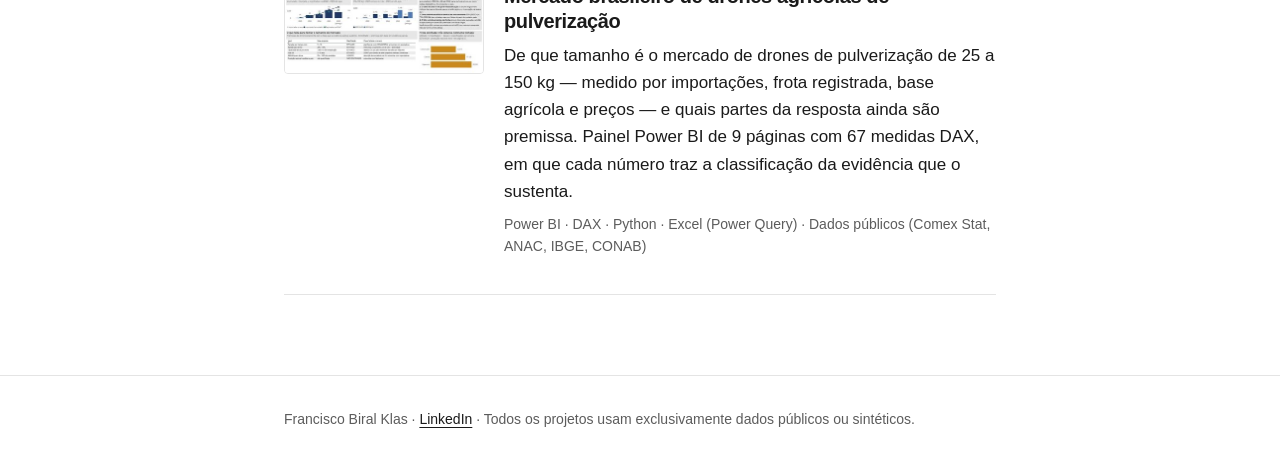
==== commit 2c79c708: "Add files via upload" ====
--- a/index.html
+++ b/index.html
@@ -62,7 +62,7 @@
         <div class="body">
           <span class="tag">Case 02</span>
           <h3><a href="projetos/case-02-raio-x-operadora-saude.html">Raio-X público de uma operadora de plano de saúde</a></h3>
-          <p>O que os dados abertos da ANS e do CNES permitem dizer sobre uma operadora — carteira, reclamações, regulação, posição entre pares e rede no território — e onde exatamente o dado público para de responder. Painel Power BI de 9 páginas com 280 medidas, gerado por código e validado por 14 gates.</p>
+          <p>O que os dados abertos da ANS e do CNES permitem dizer sobre uma operadora — carteira, reclamações, regulação, posição entre pares e rede no território — e onde exatamente o dado público para de responder. Painel Power BI de 9 páginas com 280 medidas DAX, validado por 14 testes formais.</p>
           <p class="meta">Power BI · DAX · Python (pandas, DuckDB) · Dados públicos (ANS, CNES, TISS)</p>
         </div>
       </li>
@@ -72,7 +72,7 @@
         <div class="body">
           <span class="tag">Case 03</span>
           <h3><a href="projetos/case-03-mercado-drones-agricolas.html">Mercado brasileiro de drones agrícolas de pulverização</a></h3>
-          <p>De que tamanho é o mercado de drones de pulverização de 25 a 150 kg — medido por importações, frota registrada, base agrícola e preços — e quais partes da resposta ainda são premissa. Painel Power BI de 9 páginas com 67 medidas, gerado por código e conferido por 415 verificações automáticas.</p>
+          <p>De que tamanho é o mercado de drones de pulverização de 25 a 150 kg — medido por importações, frota registrada, base agrícola e preços — e quais partes da resposta ainda são premissa. Painel Power BI de 9 páginas com 67 medidas DAX, em que cada número traz a classificação da evidência que o sustenta.</p>
           <p class="meta">Power BI · DAX · Python · Excel (Power Query) · Dados públicos (Comex Stat, ANAC, IBGE, CONAB)</p>
         </div>
       </li>
